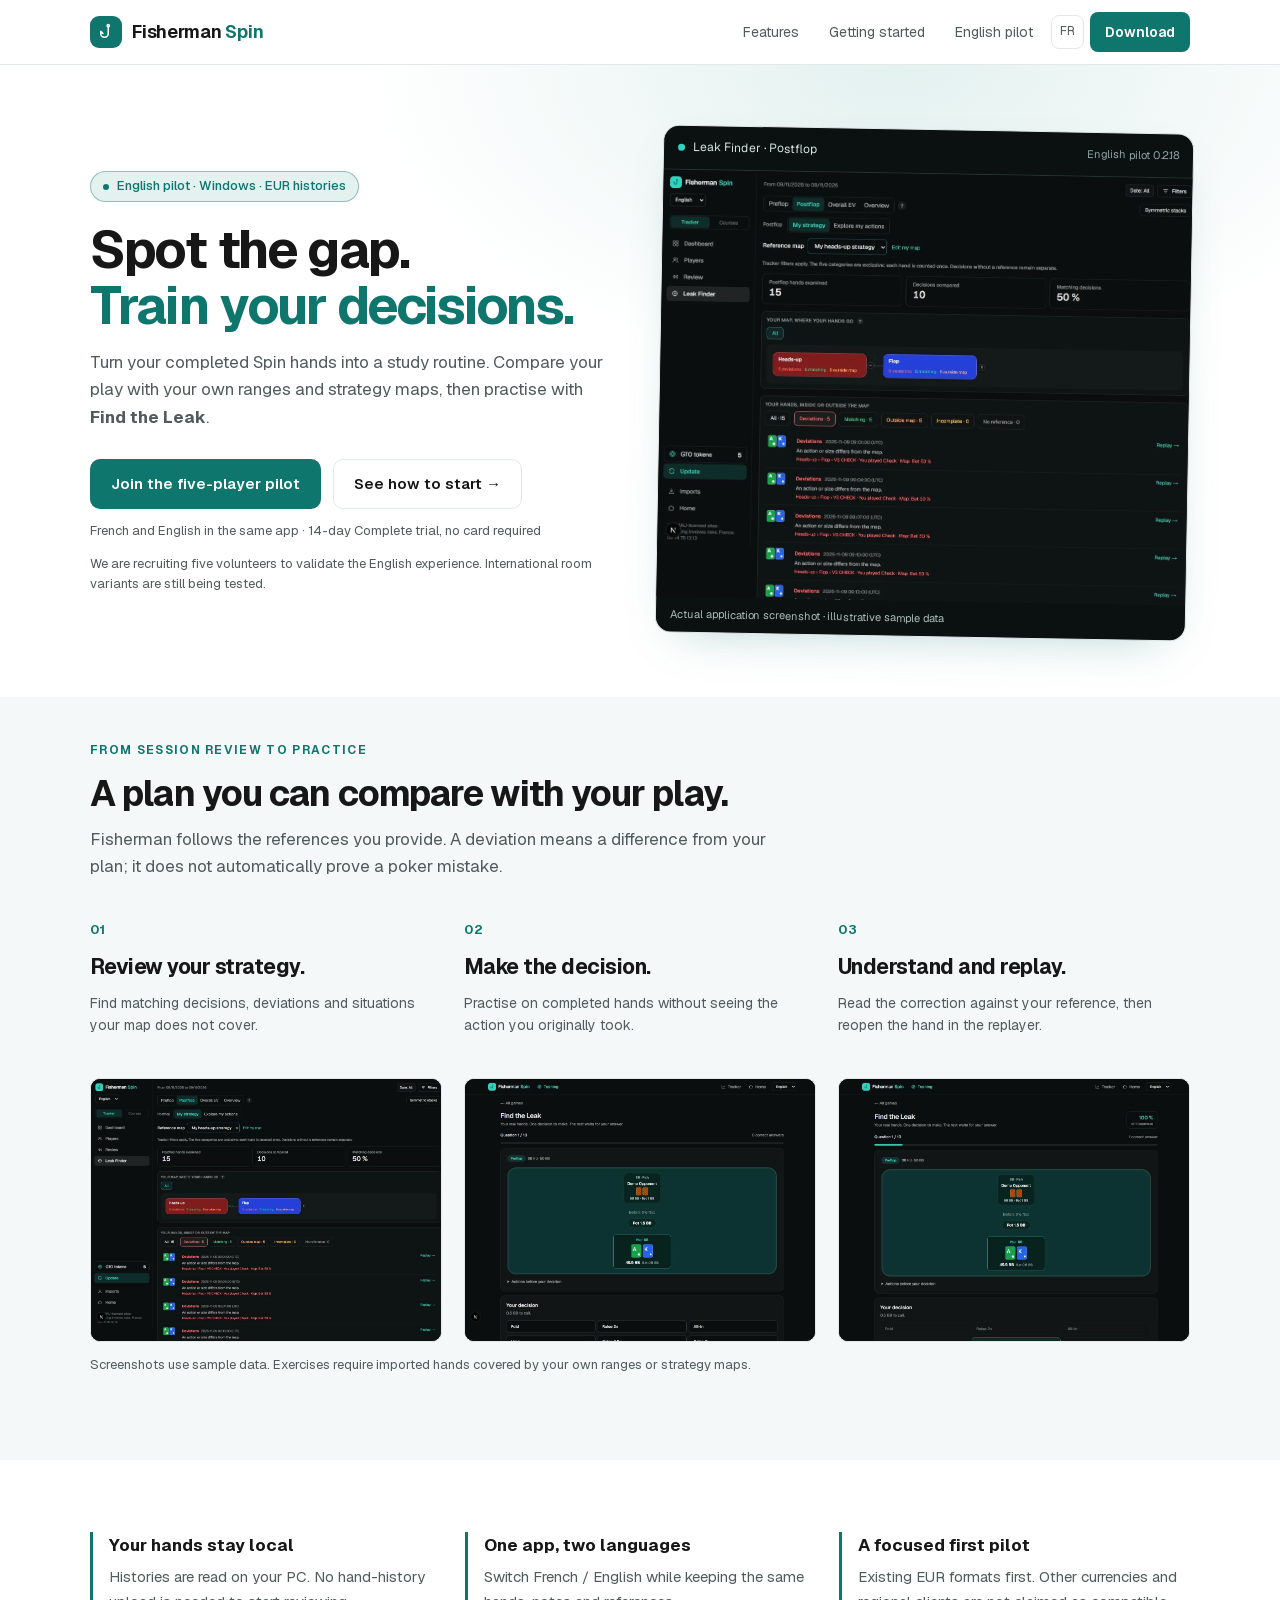
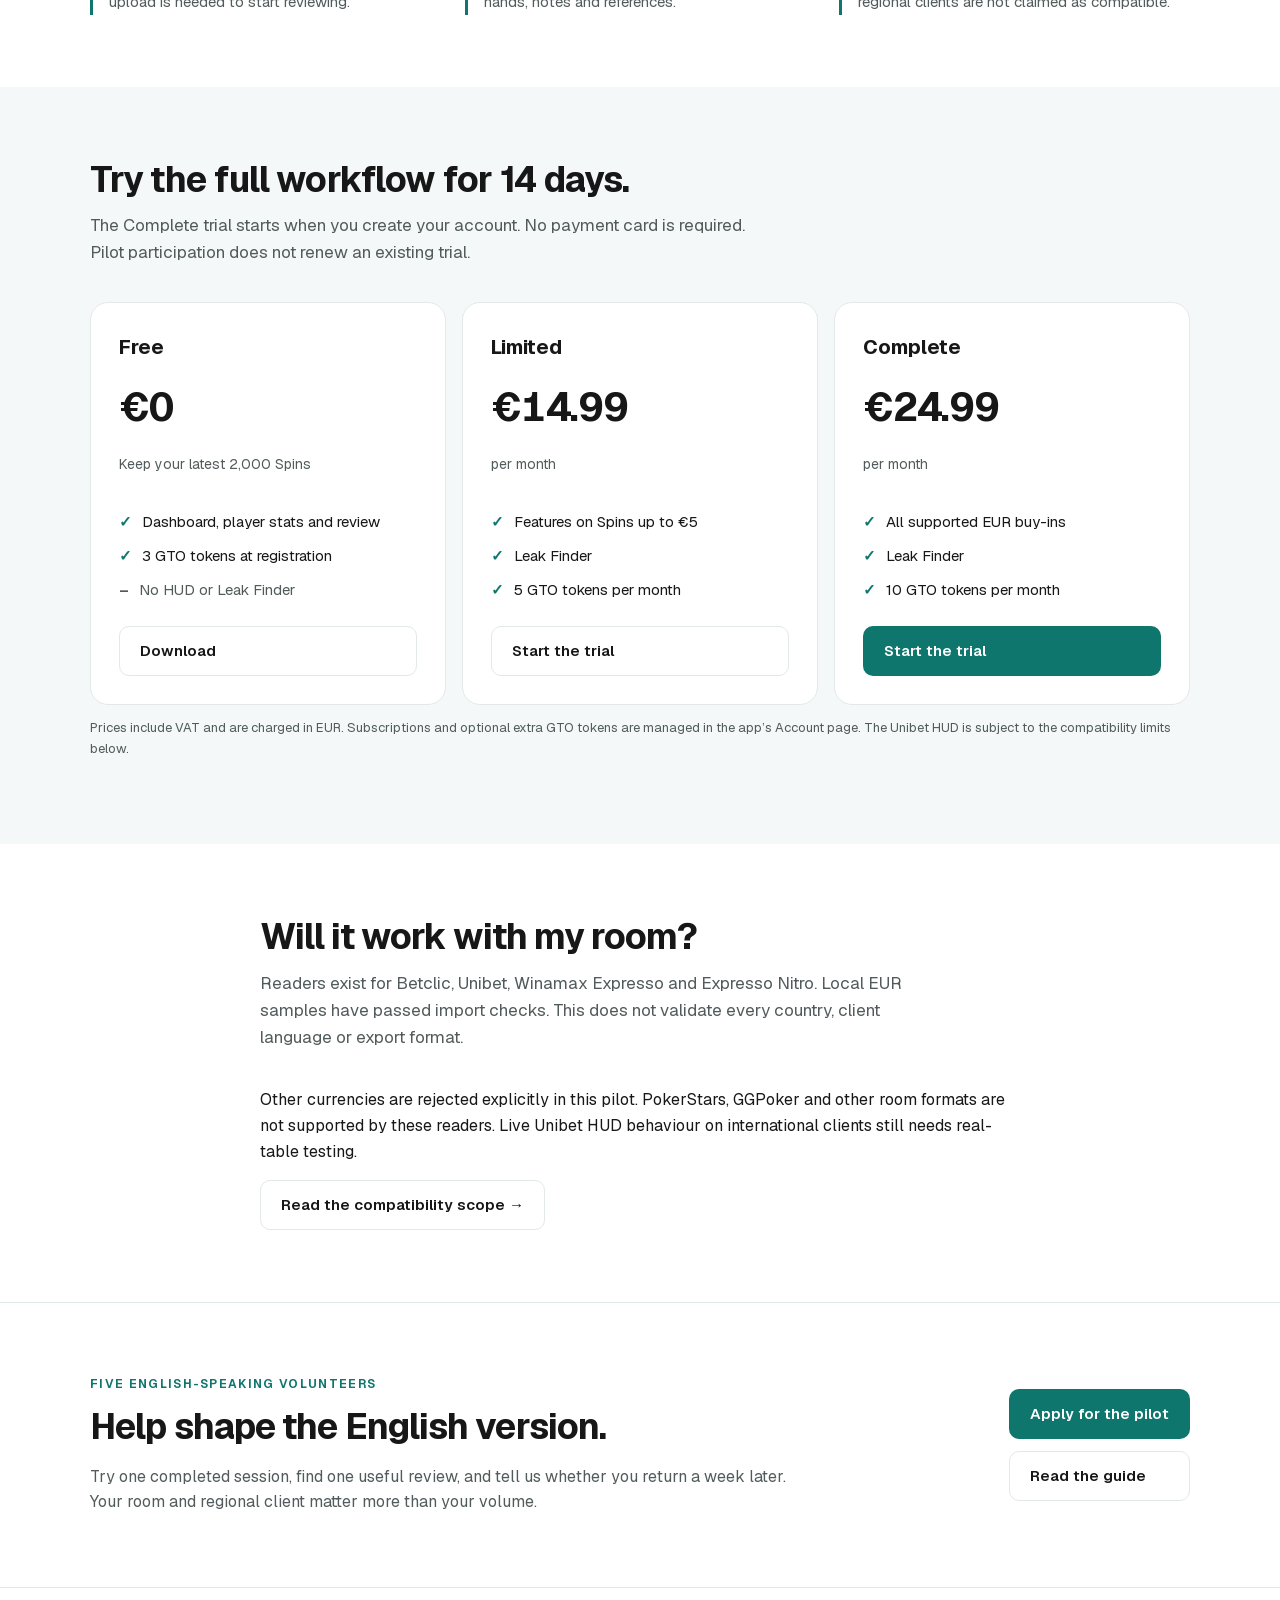
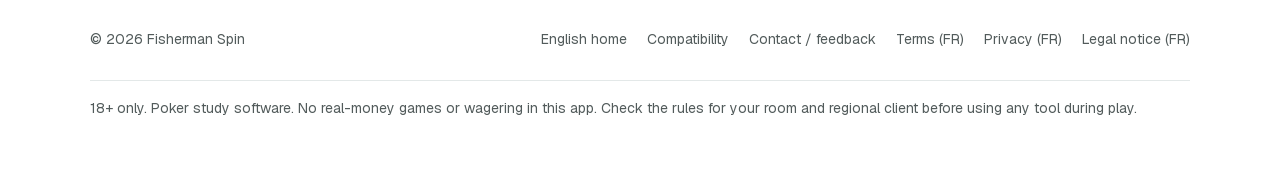
==== en/index.html @ 742c2016 "Ouvrir le pilote anglais avec guide, compatibilité et recrutement" ====
<!doctype html>
<html lang="en"><head><meta charset="utf-8" /><meta name="viewport" content="width=device-width, initial-scale=1" />
<title>Spin tracker and strategy practice — English pilot | Fisherman Spin</title><meta name="description" content="Review your Spin hands, compare decisions with your own strategy maps and practise with Find the Leak. Windows English pilot; EUR history formats only." />
<link rel="icon" href="../favicon.svg" type="image/svg+xml" /><link rel="stylesheet" href="../style.css" /><link rel="stylesheet" href="../lancement.css" /><link rel="stylesheet" href="english.css" />
<link rel="canonical" href="https://fishermanspin.fr/en/" /><link rel="alternate" hreflang="en" href="https://fishermanspin.fr/en/" /><link rel="alternate" hreflang="fr" href="https://fishermanspin.fr/" />
<meta property="og:type" content="website" /><meta property="og:locale" content="en_GB" /><meta property="og:site_name" content="Fisherman Spin" /><meta property="og:title" content="Spin tracker and strategy practice — English pilot | Fisherman Spin" /><meta property="og:description" content="Review your Spin hands, compare decisions with your own strategy maps and practise with Find the Leak. Windows English pilot; EUR history formats only." /><meta property="og:url" content="https://fishermanspin.fr/en/" /><meta property="og:image" content="https://fishermanspin.fr/assets/english-0218/postflop.webp" /><meta property="og:image:alt" content="Fisherman Spin Postflop in English, using sample hands" /><meta name="twitter:card" content="summary_large_image" /></head>
<body><header class="entete"><div class="conteneur"><a class="marque" href="./"><span class="pastille"><svg viewBox="0 0 24 24" width="18" height="18" fill="none" stroke="currentColor" stroke-width="2" stroke-linecap="round" stroke-linejoin="round" aria-hidden="true"><circle cx="15" cy="3.5" r="1.5"/><path d="M15 5v9a5 5 0 0 1-10 0v-3l3 3"/></svg></span><span>Fisherman <b>Spin</b></span></a><nav class="menu" aria-label="Main navigation"><a class="secondaire" href="./#features">Features</a><a class="secondaire" href="getting-started.html">Getting started</a><a class="secondaire" href="pilot.html">English pilot</a><a class="langue" href="../" lang="fr" hreflang="fr" aria-label="Lire en français">FR</a><a class="bouton plein" href="download.html">Download</a></nav></div></header>

<main>
<section class="heros heros-lancement"><div class="conteneur heros-grille"><div><span class="badge">English pilot · Windows · EUR histories</span><h1>Spot the gap.<br><em>Train your decisions.</em></h1><p class="chapeau">Turn your completed Spin hands into a study routine. Compare your play with your own ranges and strategy maps, then practise with <b>Find the Leak</b>.</p><div class="actions"><a class="bouton plein" href="pilot.html">Join the five-player pilot</a><a class="bouton contour" href="getting-started.html">See how to start →</a></div><p class="petit">French and English in the same app · 14-day Complete trial, no card required</p><p class="petit">We are recruiting five volunteers to validate the English experience. International room variants are still being tested.</p></div><figure class="apercu-heros"><div class="fenetre-titre"><span class="point-interface"></span> Leak Finder · Postflop <span class="version">English pilot 0.2.18</span></div><a href="../assets/english-0218/postflop.webp"><img src="../assets/english-0218/postflop.webp" width="1265" height="1203" alt="English Postflop screen: matching hands, deviations and hands outside a personal strategy map" fetchpriority="high" /></a><figcaption>Actual application screenshot · illustrative sample data</figcaption></figure></div></section>
<section id="features" class="section-demo"><div class="conteneur"><span class="surtitre">From session review to practice</span><h2>A plan you can compare with your play.</h2><p class="intro">Fisherman follows the references you provide. A deviation means a difference from your plan; it does not automatically prove a poker mistake.</p><div class="parcours-visuel"><article><span class="numero">01</span><h3>Review your strategy.</h3><p>Find matching decisions, deviations and situations your map does not cover.</p><a href="../assets/english-0218/postflop.webp"><img src="../assets/english-0218/postflop.webp" width="1265" height="1203" alt="Postflop reference map and hand classifications" loading="lazy" /></a></article><article><span class="numero">02</span><h3>Make the decision.</h3><p>Practise on completed hands without seeing the action you originally took.</p><a href="../assets/english-0218/question.webp"><img src="../assets/english-0218/question.webp" width="1265" height="1080" alt="Find the Leak question in English, before the answer is shown" loading="lazy" /></a></article><article><span class="numero">03</span><h3>Understand and replay.</h3><p>Read the correction against your reference, then reopen the hand in the replayer.</p><a href="../assets/english-0218/correction.webp"><img src="../assets/english-0218/correction.webp" width="1265" height="1287" alt="Reference-based correction and replayer button in English" loading="lazy" /></a></article></div><p class="petit">Screenshots use sample data. Exercises require imported hands covered by your own ranges or strategy maps.</p></div></section>
<section><div class="conteneur"><div class="confiance"><div><b>Your hands stay local</b><span>Histories are read on your PC. No hand-history upload is needed to start reviewing.</span></div><div><b>One app, two languages</b><span>Switch French / English while keeping the same hands, notes and references.</span></div><div><b>A focused first pilot</b><span>Existing EUR formats first. Other currencies and regional clients are not claimed as compatible.</span></div></div></div></section>
<section class="doux" id="pricing"><div class="conteneur"><h2>Try the full workflow for 14 days.</h2><p class="intro">The Complete trial starts when you create your account. No payment card is required. Pilot participation does not renew an existing trial.</p><div class="formules"><article class="formule"><h3>Free</h3><p class="prix">€0</p><p class="periode">Keep your latest 2,000 Spins</p><ul><li>Dashboard, player stats and review</li><li>3 GTO tokens at registration</li><li class="non">No HUD or Leak Finder</li></ul><a class="bouton contour" href="download.html">Download</a></article><article class="formule"><h3>Limited</h3><p class="prix">€14.99</p><p class="periode">per month</p><ul><li>Features on Spins up to €5</li><li>Leak Finder</li><li>5 GTO tokens per month</li></ul><a class="bouton contour" href="download.html">Start the trial</a></article><article class="formule"><h3>Complete</h3><p class="prix">€24.99</p><p class="periode">per month</p><ul><li>All supported EUR buy-ins</li><li>Leak Finder</li><li>10 GTO tokens per month</li></ul><a class="bouton plein" href="download.html">Start the trial</a></article></div><p class="petit">Prices include VAT and are charged in EUR. Subscriptions and optional extra GTO tokens are managed in the app’s Account page. The Unibet HUD is subject to the compatibility limits below.</p></div></section>
<section><div class="etroit"><h2>Will it work with my room?</h2><p class="intro">Readers exist for Betclic, Unibet, Winamax Expresso and Expresso Nitro. Local EUR samples have passed import checks. This does not validate every country, client language or export format.</p><p>Other currencies are rejected explicitly in this pilot. PokerStars, GGPoker and other room formats are not supported by these readers. Live Unibet HUD behaviour on international clients still needs real-table testing.</p><a class="bouton contour" href="pilot.html#compatibility">Read the compatibility scope →</a></div></section>
<section class="retours"><div class="conteneur bandeau-essai"><div><span class="surtitre">Five English-speaking volunteers</span><h2>Help shape the English version.</h2><p>Try one completed session, find one useful review, and tell us whether you return a week later. Your room and regional client matter more than your volume.</p></div><div class="actions"><a class="bouton plein" href="pilot.html">Apply for the pilot</a><a class="bouton contour" href="getting-started.html">Read the guide</a></div></div></section>
</main>
<footer class="pied"><div class="conteneur"><span>© 2026 Fisherman Spin</span><nav aria-label="Footer"><a href="./">English home</a><a href="pilot.html#compatibility">Compatibility</a><a href="mailto:jayson.hugeux1@gmail.com?subject=Fisherman%20Spin%20%E2%80%94%20English%20pilot%20feedback&amp;body=Hi%20Jayson%2C%0A%0APilot%20day%20(first%20session%20%2F%20day%203%20%2F%20day%207)%3A%0AApp%20version%3A%0ARoom%20%2F%20regional%20client%20%2F%20currency%3A%0AWindows%20version%3A%0ACompleted%20Spins%20in%20the%20room%3A%0ASpins%20imported%20in%20Fisherman%3A%0ADo%20the%20buy-ins%2C%20fees%20and%20results%20match%3F%0AUseful%20screen%20or%20exercise%3A%0AUnclear%20translation%20or%20blocker%3A%0ADid%20I%20return%20to%20the%20app%3F%20Why%20%2F%20why%20not%3F%0AOne%20improvement%20I%20would%20like%3A%0A%0AI%20have%20not%20included%20account%20passwords%20or%20payment%20details.%0A">Contact / feedback</a><a href="../cgv.html" lang="fr">Terms (FR)</a><a href="../confidentialite.html" lang="fr">Privacy (FR)</a><a href="../mentions-legales.html" lang="fr">Legal notice (FR)</a></nav><p class="responsable">18+ only. Poker study software. No real-money games or wagering in this app. Check the rules for your room and regional client before using any tool during play.</p></div></footer></body></html>
---- style.css ----
/* Site Fisherman Spin : mêmes couleurs et même police que l'application (src/app/globals.css). La police est
   hébergée avec le site (fonts/) : aucune visite n'est transmise à un autre serveur. */

@font-face {
  font-family: "Geist";
  font-style: normal;
  font-weight: 100 900;
  font-display: swap;
  src: url("fonts/geist-latin.woff2") format("woff2");
  unicode-range: U+0000-00FF, U+0131, U+0152-0153, U+02BB-02BC, U+02C6, U+02DA, U+02DC, U+0304, U+0308, U+0329, U+2000-206F, U+20AC, U+2122, U+2191, U+2193, U+2212, U+2215, U+FEFF, U+FFFD;
}
@font-face {
  font-family: "Geist";
  font-style: normal;
  font-weight: 100 900;
  font-display: swap;
  src: url("fonts/geist-latin-ext.woff2") format("woff2");
  unicode-range: U+0100-02BA, U+02BD-02C5, U+02C7-02CC, U+02CE-02D7, U+02DD-02FF, U+0304, U+0308, U+0329, U+1D00-1DBF, U+1E00-1E9F, U+1EF2-1EFF, U+2020, U+20A0-20AB, U+20AD-20C0, U+2113, U+2C60-2C7F, U+A720-A7FF;
}

:root {
  --fond: #ffffff;
  --fond-doux: #f4f8f8;
  --texte: #171717;
  --texte-doux: #525b5b;
  --accent: #0f766e;
  --accent-texte: #ffffff;
  --accent-doux: #e3f1ef;
  --bord: #e3e8e8;
  --a-completer: #fff4c2;
  --ombre: 0 18px 50px -24px rgba(15, 118, 110, 0.35);
}
@media (prefers-color-scheme: dark) {
  :root {
    --fond: #0b0e0f;
    --fond-doux: #11171a;
    --texte: #e8eaea;
    --texte-doux: #9aa4a5;
    --accent: #2dd4bf;
    --accent-texte: #042f2e;
    --accent-doux: #12302d;
    --bord: #1f2a2c;
    --a-completer: #4a3d0a;
    --ombre: 0 18px 50px -24px rgba(45, 212, 191, 0.25);
  }
}

* { box-sizing: border-box; }
html { scroll-behavior: smooth; }
body {
  margin: 0;
  background: var(--fond);
  color: var(--texte);
  font-family: "Geist", Arial, Helvetica, sans-serif;
  line-height: 1.6;
  -webkit-font-smoothing: antialiased;
}
a { color: var(--accent); }
img, svg { display: block; }
.conteneur { width: min(1100px, 100% - 32px); margin-inline: auto; }
.etroit { width: min(760px, 100% - 32px); margin-inline: auto; }

/* En-tête */
.entete { position: sticky; top: 0; z-index: 10; background: color-mix(in srgb, var(--fond) 88%, transparent); backdrop-filter: blur(10px); border-bottom: 1px solid var(--bord); }
.entete .conteneur { display: flex; align-items: center; gap: 16px; height: 64px; }
.marque { display: flex; align-items: center; gap: 10px; color: var(--texte); text-decoration: none; font-weight: 650; font-size: 18px; letter-spacing: -0.01em; }
.marque .pastille { display: grid; place-items: center; width: 32px; height: 32px; border-radius: 9px; background: var(--accent); color: var(--accent-texte); }
.marque b { color: var(--accent); font-weight: 650; }
.menu { margin-left: auto; display: flex; align-items: center; gap: 6px; }
.menu a { color: var(--texte-doux); text-decoration: none; font-size: 14px; padding: 8px 12px; border-radius: 8px; }
.menu a:hover { color: var(--texte); background: var(--fond-doux); }
@media (max-width: 640px) { .menu .secondaire { display: none; } }

/* Boutons */
.bouton { display: inline-flex; align-items: center; gap: 8px; padding: 12px 20px; border-radius: 10px; font-weight: 600; font-size: 15px; text-decoration: none; border: 1px solid transparent; cursor: pointer; transition: transform 0.15s, opacity 0.15s; }
.bouton:hover { transform: translateY(-1px); }
.bouton.plein { background: var(--accent); color: var(--accent-texte); }
.bouton.contour { border-color: var(--bord); color: var(--texte); background: var(--fond); }
.menu .bouton { padding: 8px 14px; font-size: 14px; color: var(--accent-texte); }
.menu .bouton:hover { background: var(--accent); color: var(--accent-texte); }

/* Accueil */
.heros { position: relative; overflow: hidden; padding: 88px 0 72px; background: radial-gradient(ellipse 60% 70% at 70% 0%, var(--accent-doux), transparent 70%); }
.badge { display: inline-flex; align-items: center; gap: 8px; padding: 4px 12px; border-radius: 999px; border: 1px solid color-mix(in srgb, var(--accent) 40%, transparent); background: var(--accent-doux); color: var(--accent); font-size: 13px; font-weight: 500; }
.badge::before { content: ""; width: 6px; height: 6px; border-radius: 50%; background: var(--accent); }
h1 { font-size: clamp(36px, 6vw, 60px); line-height: 1.05; letter-spacing: -0.035em; margin: 20px 0 16px; max-width: 14ch; }
h1 em { font-style: normal; color: var(--accent); }
.chapeau { font-size: 19px; color: var(--texte-doux); max-width: 60ch; margin: 0 0 28px; }
.actions { display: flex; flex-wrap: wrap; gap: 12px; align-items: center; }
.petit { font-size: 13px; color: var(--texte-doux); }
.heros .petit { margin-top: 14px; }

section { padding: 72px 0; }
section.doux { background: var(--fond-doux); }
h2 { font-size: clamp(26px, 3.5vw, 36px); letter-spacing: -0.025em; line-height: 1.15; margin: 0 0 12px; }
.intro { color: var(--texte-doux); max-width: 62ch; margin: 0 0 36px; font-size: 17px; }

.grille { display: grid; gap: 16px; grid-template-columns: repeat(auto-fit, minmax(280px, 1fr)); }
.carte { border: 1px solid var(--bord); border-radius: 16px; padding: 24px; background: var(--fond); }
.carte .icone { display: grid; place-items: center; width: 44px; height: 44px; border-radius: 12px; background: var(--accent-doux); color: var(--accent); margin-bottom: 16px; }
.carte h3 { margin: 0 0 6px; font-size: 18px; letter-spacing: -0.01em; }
.carte p { margin: 0; color: var(--texte-doux); font-size: 15px; }

.confiance { display: grid; gap: 24px; grid-template-columns: repeat(auto-fit, minmax(220px, 1fr)); }
.confiance div { border-left: 3px solid var(--accent); padding-left: 16px; }
.confiance b { display: block; font-size: 17px; margin-bottom: 4px; }
.confiance span { color: var(--texte-doux); font-size: 15px; }

/* Tarifs */
.durees { display: inline-flex; padding: 4px; border: 1px solid var(--bord); border-radius: 12px; background: var(--fond); margin-bottom: 24px; }
.durees button { border: 0; background: transparent; color: var(--texte-doux); font: inherit; font-size: 14px; padding: 8px 16px; border-radius: 9px; cursor: pointer; }
.durees button[aria-pressed="true"] { background: var(--accent-doux); color: var(--accent); font-weight: 600; }
.formules { display: grid; gap: 16px; grid-template-columns: repeat(auto-fit, minmax(260px, 1fr)); align-items: stretch; }
.formule { display: flex; flex-direction: column; border: 1px solid var(--bord); border-radius: 18px; padding: 28px; background: var(--fond); }
.formule.vedette { border: 2px solid var(--accent); box-shadow: var(--ombre); position: relative; }
.formule.vedette::before { content: "Le plus complet"; position: absolute; top: -12px; left: 24px; background: var(--accent); color: var(--accent-texte); font-size: 12px; font-weight: 600; padding: 2px 10px; border-radius: 999px; }
.formule h3 { margin: 0; font-size: 20px; }
.prix { font-size: 40px; font-weight: 700; letter-spacing: -0.03em; margin: 12px 0 0; font-variant-numeric: tabular-nums; }
.periode { color: var(--texte-doux); font-size: 14px; min-height: 22px; }
.formule ul { list-style: none; padding: 0; margin: 20px 0 24px; display: grid; gap: 10px; flex: 1; }
.formule li { display: flex; gap: 10px; font-size: 15px; }
.formule li::before { content: "✓"; color: var(--accent); font-weight: 700; }
.formule li.non { color: var(--texte-doux); }
.formule li.non::before { content: "–"; color: var(--texte-doux); }
.jetons { margin-top: 28px; display: flex; flex-wrap: wrap; gap: 12px 28px; align-items: center; padding: 18px 24px; border: 1px dashed var(--bord); border-radius: 14px; }
.jetons b { font-variant-numeric: tabular-nums; }

/* Questions */
details { border-bottom: 1px solid var(--bord); padding: 18px 0; }
summary { cursor: pointer; font-weight: 600; font-size: 17px; list-style: none; display: flex; justify-content: space-between; gap: 16px; }
summary::after { content: "+"; color: var(--accent); font-size: 22px; line-height: 1; }
details[open] summary::after { content: "–"; }
details p { color: var(--texte-doux); margin: 10px 0 0; }

/* Pages de texte (CGV, mentions, confidentialité) */
.texte { padding: 56px 0 80px; }
.texte h1 { max-width: none; font-size: clamp(30px, 5vw, 44px); }
.texte h2 { font-size: 22px; margin-top: 40px; }
.texte p, .texte li { color: var(--texte); }
.texte table { width: 100%; border-collapse: collapse; margin: 16px 0; font-size: 15px; }
.texte th, .texte td { border: 1px solid var(--bord); padding: 10px 12px; text-align: left; vertical-align: top; }
.texte th { background: var(--fond-doux); }
.a-completer { background: var(--a-completer); padding: 1px 6px; border-radius: 4px; }
.maj { color: var(--texte-doux); font-size: 14px; }

/* Téléchargement et retour de paiement */
.centre { text-align: center; }
.centre .intro { margin-inline: auto; }
.etapes { counter-reset: etape; list-style: none; padding: 0; display: grid; gap: 14px; text-align: left; }
.etapes li { counter-increment: etape; display: flex; gap: 14px; align-items: flex-start; }
.etapes li::before { content: counter(etape); flex: none; display: grid; place-items: center; width: 28px; height: 28px; border-radius: 50%; background: var(--accent-doux); color: var(--accent); font-weight: 700; font-size: 14px; }
.encart { border: 1px solid var(--bord); border-radius: 14px; padding: 18px 22px; background: var(--fond-doux); text-align: left; }
.resultat .icone { width: 64px; height: 64px; margin: 0 auto 20px; border-radius: 50%; display: grid; place-items: center; background: var(--accent-doux); color: var(--accent); font-size: 30px; font-weight: 700; }

/* Pied de page */
.pied { border-top: 1px solid var(--bord); padding: 40px 0; font-size: 14px; color: var(--texte-doux); }
.pied .conteneur { display: flex; flex-wrap: wrap; gap: 16px 32px; justify-content: space-between; }
.pied nav { display: flex; flex-wrap: wrap; gap: 8px 20px; }
.pied a { color: var(--texte-doux); text-decoration: none; }
.pied a:hover { color: var(--texte); }
.responsable { width: 100%; padding-top: 16px; border-top: 1px solid var(--bord); }
---- lancement.css ----
/* Présentation des fonctions 0.2.17. Les couleurs et la typographie du site sont conservées. */
:focus-visible { outline: 3px solid var(--accent); outline-offset: 5px; }
.marque { flex-shrink: 0; white-space: nowrap; }
@media (max-width: 780px) { .menu .secondaire { display: none; } }
section[id] { scroll-margin-top: 85px; }
.heros-lancement { padding: 64px 0 60px; }
.heros-grille { display: grid; grid-template-columns: 1fr 1fr; gap: 38px; align-items: center; }
.heros-lancement h1 { font-size: clamp(38px, 4.1vw, 57px); max-width: 15ch; line-height: 1.06; }
.heros-lancement .chapeau { font-size: 17px; }
.heros-lancement .petit { margin-top: 12px; margin-bottom: 0; }
.apercu-heros { min-width: 0; margin: 0; border-radius: 16px; border: 1px solid var(--bord); overflow: hidden; box-shadow: var(--ombre); background: #0b1010; color: #d7e3e1; transform: rotate(1deg); }
.fenetre-titre { display: flex; align-items: center; flex-wrap: wrap; gap: 8px; padding: 12px 14px; font-size: 12px; border-bottom: 1px solid #263432; }
.point-interface { width: 7px; height: 7px; border-radius: 50%; background: #2dd4bf; }
.version { margin-left: auto; color: #90a7a3; font-size: 11px; }
.apercu-heros img { width: 100%; height: auto; aspect-ratio: 1.24; object-fit: cover; object-position: top; }
.apercu-heros figcaption { font-size: 11px; padding: 9px 14px; color: #abbdb9; }
.surtitre { display: block; margin-bottom: 12px; color: var(--accent); font-size: 12px; text-transform: uppercase; letter-spacing: .11em; font-weight: 650; }
.titre-ligne { display: flex; justify-content: space-between; align-items: baseline; gap: 24px; flex-wrap: wrap; }
.titre-ligne a { font-size: 14px; }
.section-demo { padding-top: 44px; background: var(--fond-doux); }
.video-demo { width: 100%; height: auto; aspect-ratio: 16/9; display: block; background: #0b1010; border-radius: 16px; border: 1px solid var(--bord); }
.transcription { font-size: 14px; padding: 12px 0; margin-bottom: 36px; }
.transcription summary { font-size: 14px; }
.parcours-visuel { display: grid; grid-template-columns: repeat(3, minmax(0, 1fr)); gap: 22px; }
.parcours-visuel article { min-width: 0; }
.parcours-visuel h3 { font-size: 21px; margin: 8px 0; letter-spacing: -.025em; }
.parcours-visuel p { color: var(--texte-doux); font-size: 14px; min-height: 68px; margin: 0 0 18px; }
.numero { color: var(--accent); font-size: 13px; letter-spacing: .04em; font-weight: 650; }
.parcours-visuel img { width: 100%; height: auto; aspect-ratio: 4/3; object-fit: cover; object-position: top; border-radius: 10px; border: 1px solid var(--bord); background: #0b1010; }
.parcours-visuel a { display: block; }
.bandeau-essai { display: grid; grid-template-columns: 1fr auto; gap: 38px; align-items: center; }
.bandeau-essai p { color: var(--texte-doux); max-width: 65ch; margin-bottom: 0; }
.bandeau-essai .actions { flex-direction: column; align-items: stretch; }
.bandeau-essai h2 { max-width: 23ch; }
.premier-pas { border-top: 1px solid var(--bord); border-bottom: 1px solid var(--bord); background: var(--fond-doux); }
.retours { border-top: 1px solid var(--bord); }
.guide > .badge { display: table; margin-top: 30px; }
.guide-etapes { list-style: none; padding: 0; counter-reset: guide; }
.guide-etapes > li { position: relative; padding: 14px 0 24px 54px; border-bottom: 1px solid var(--bord); counter-increment: guide; }
.guide-etapes > li::before { content: counter(guide, decimal-leading-zero); position: absolute; top: 50px; left: 0; color: var(--accent); font-size: 19px; font-weight: 650; }
.guide-etapes > li h2 { margin-top: 30px; }
.capture-guide { width: 100%; height: auto; border: 1px solid var(--bord); border-radius: 12px; margin: 20px 0; }
.guide .encart h2 { margin-top: 0; }
@media (max-width: 950px) {
  .heros-grille { gap: 28px; }
  .heros-lancement h1 { font-size: 44px; }
  .heros-lancement .bouton { width: 100%; }
  .bandeau-essai { grid-template-columns: 1fr; gap: 24px; }
  .bandeau-essai .actions { flex-direction: row; flex-wrap: wrap; }
}
@media (max-width: 720px) {
  .heros-lancement { padding: 40px 0; }
  .heros-grille { grid-template-columns: 1fr; }
  .heros-lancement h1 { font-size: clamp(35px, 9vw, 50px); max-width: 20ch; }
  .heros-lancement .actions { align-items: stretch; }
  .heros-lancement .bouton { width: auto; }
  .apercu-heros { transform: none; }
  .apercu-heros img { aspect-ratio: 1.35; }
  .parcours-visuel { grid-template-columns: 1fr; gap: 32px; }
  .parcours-visuel p { min-height: 0; }
  .parcours-visuel img { aspect-ratio: 5/4; }
  .guide-etapes > li { padding-left: 38px; }
  .guide-etapes > li::before { font-size: 16px; }
}
@media (prefers-reduced-motion: reduce) { html { scroll-behavior: auto; } }

/* Sélecteur FR/EN visible aussi sur mobile. */
.menu .langue{border:1px solid var(--bord);font-size:12px;flex-shrink:0;padding:6px 8px}
@media(max-width:440px){.entete .conteneur{gap:7px}.marque{font-size:16px;gap:6px}.marque .pastille{width:27px;height:27px}.menu{gap:2px}.menu .bouton{font-size:12px;padding:8px 9px}}
---- en/english.css ----
/* English pilot: same Fisherman identity, explicit pilot scope. */
html[lang="en"] .formule.vedette::before{content:"Most complete"}
.download-action{margin:28px 0 12px}.table-scroll{overflow-x:auto;margin:24px 0;border:1px solid var(--bord);border-radius:12px}.table-scroll table{margin:0;min-width:540px}.table-scroll th,.table-scroll td{padding:14px 16px;text-align:left;vertical-align:top}.table-scroll th{background:var(--fond-doux)}.table-scroll tbody tr+tr{border-top:1px solid var(--bord)}#compatibility{scroll-margin-top:90px}.guide-etapes>li>h2{font-size:24px}.menu .langue{border:1px solid var(--bord);font-size:12px;flex-shrink:0;padding:6px 8px}.pied nav{flex-wrap:wrap}
@media(max-width:560px){.entete .conteneur{gap:8px}.marque{font-size:16px;gap:6px}.marque .pastille{width:27px;height:27px}.menu{gap:2px}.menu a.bouton{font-size:12px;padding:8px 9px}.menu .langue{padding:6px}.heros-lancement h1{font-size:42px}.heros-lancement .actions{flex-direction:column;align-items:stretch}.heros-lancement .actions a{justify-content:center}.formules{grid-template-columns:1fr}}
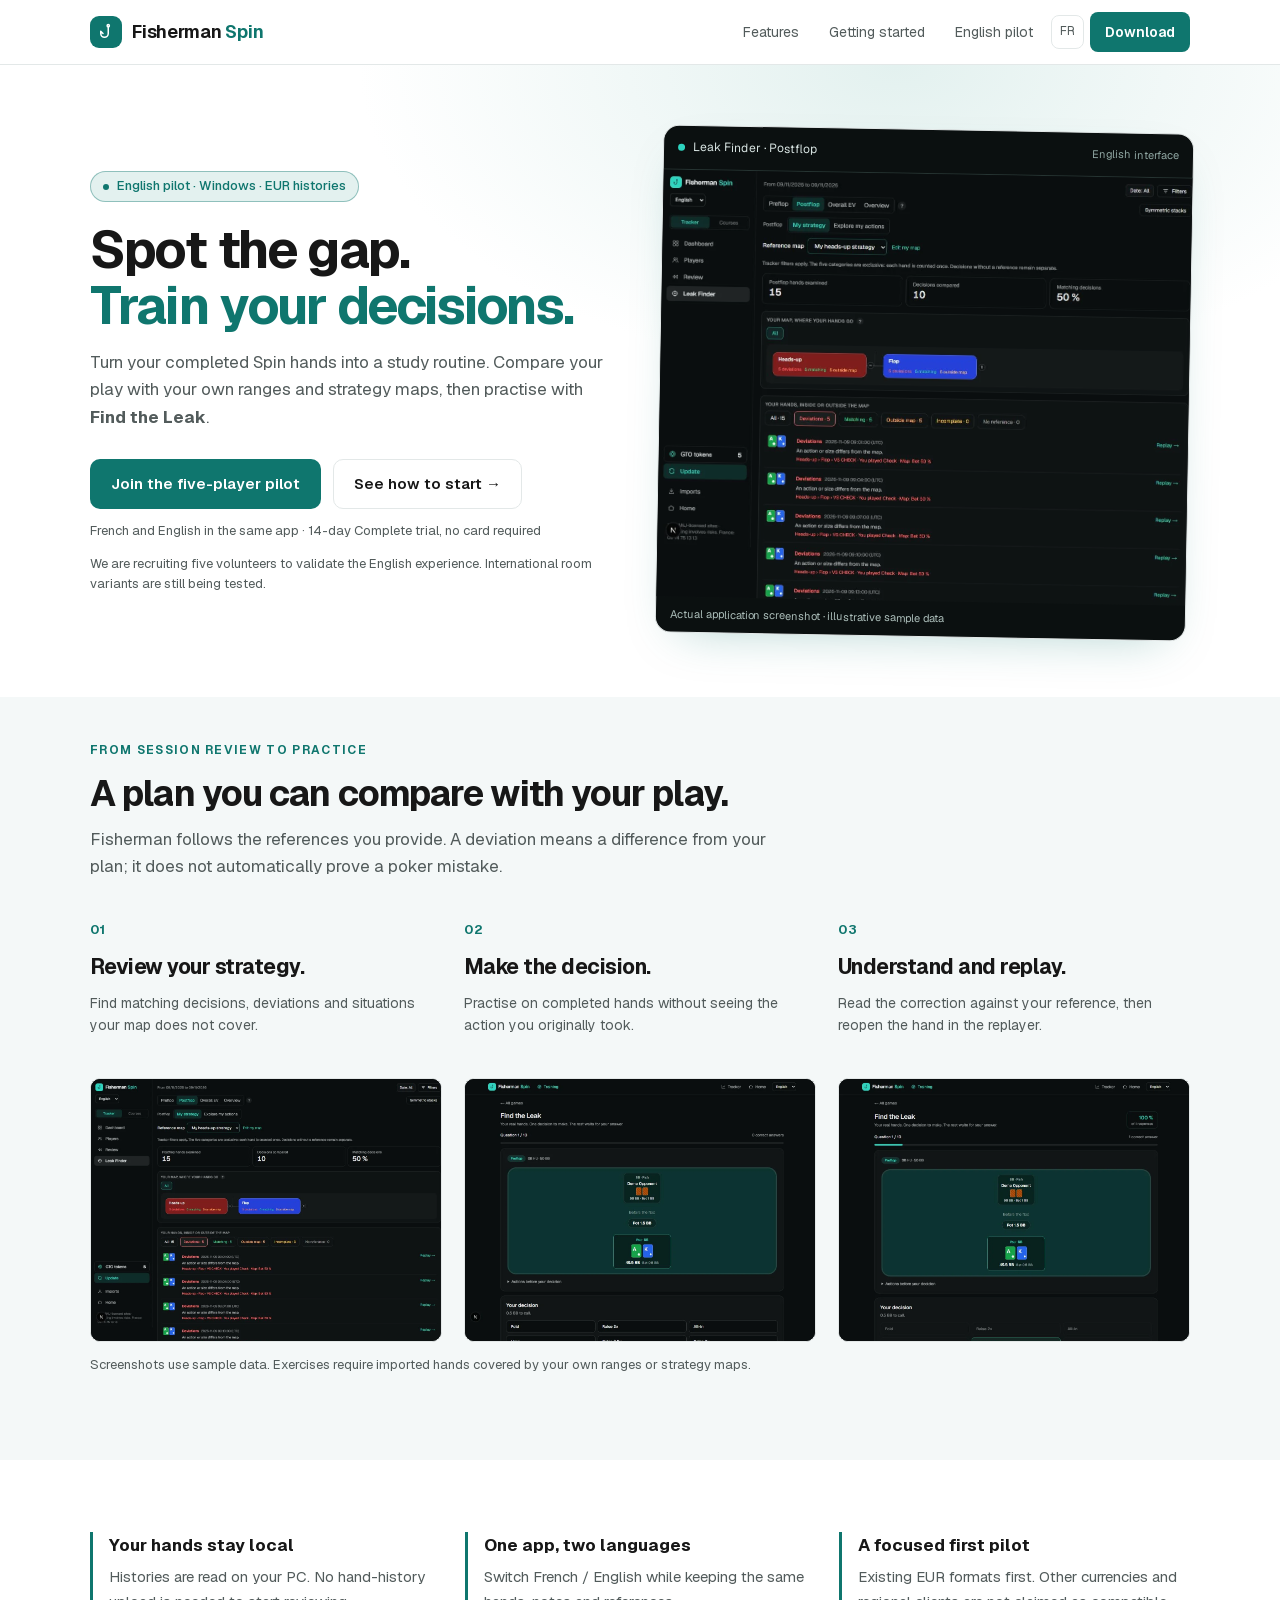
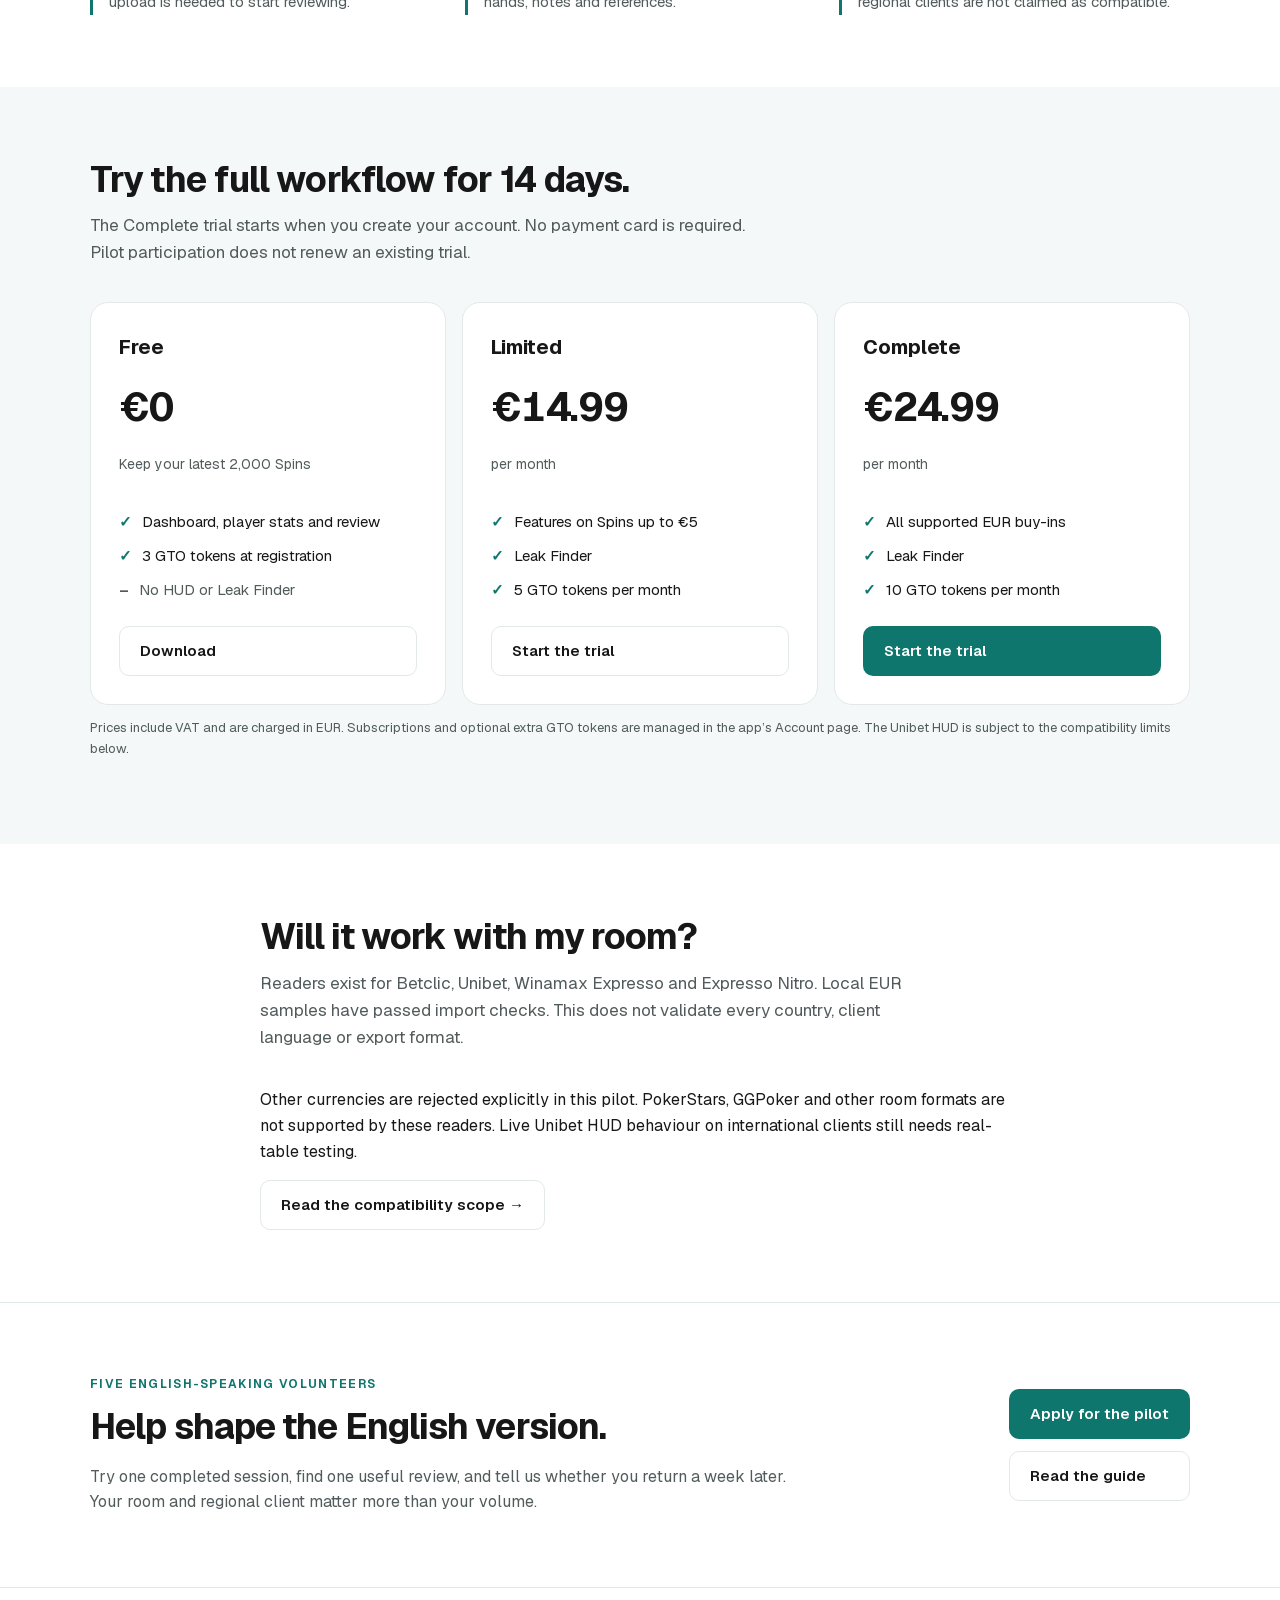
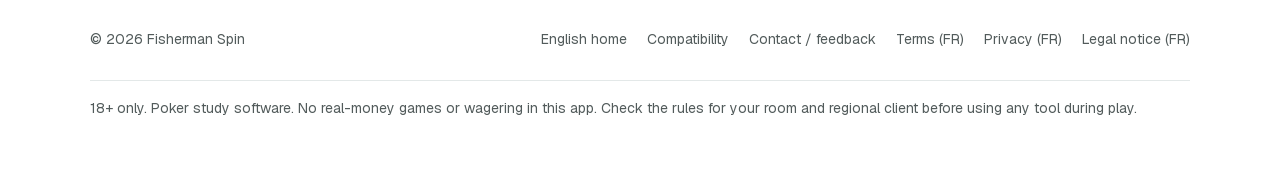
==== commit 85dbefc8: "Présenter les tutoriels intégrés et la version 0.2.19" ====
--- a/en/index.html
+++ b/en/index.html
@@ -7,7 +7,7 @@
 <body><header class="entete"><div class="conteneur"><a class="marque" href="./"><span class="pastille"><svg viewBox="0 0 24 24" width="18" height="18" fill="none" stroke="currentColor" stroke-width="2" stroke-linecap="round" stroke-linejoin="round" aria-hidden="true"><circle cx="15" cy="3.5" r="1.5"/><path d="M15 5v9a5 5 0 0 1-10 0v-3l3 3"/></svg></span><span>Fisherman <b>Spin</b></span></a><nav class="menu" aria-label="Main navigation"><a class="secondaire" href="./#features">Features</a><a class="secondaire" href="getting-started.html">Getting started</a><a class="secondaire" href="pilot.html">English pilot</a><a class="langue" href="../" lang="fr" hreflang="fr" aria-label="Lire en français">FR</a><a class="bouton plein" href="download.html">Download</a></nav></div></header>
 
 <main>
-<section class="heros heros-lancement"><div class="conteneur heros-grille"><div><span class="badge">English pilot · Windows · EUR histories</span><h1>Spot the gap.<br><em>Train your decisions.</em></h1><p class="chapeau">Turn your completed Spin hands into a study routine. Compare your play with your own ranges and strategy maps, then practise with <b>Find the Leak</b>.</p><div class="actions"><a class="bouton plein" href="pilot.html">Join the five-player pilot</a><a class="bouton contour" href="getting-started.html">See how to start →</a></div><p class="petit">French and English in the same app · 14-day Complete trial, no card required</p><p class="petit">We are recruiting five volunteers to validate the English experience. International room variants are still being tested.</p></div><figure class="apercu-heros"><div class="fenetre-titre"><span class="point-interface"></span> Leak Finder · Postflop <span class="version">English pilot 0.2.18</span></div><a href="../assets/english-0218/postflop.webp"><img src="../assets/english-0218/postflop.webp" width="1265" height="1203" alt="English Postflop screen: matching hands, deviations and hands outside a personal strategy map" fetchpriority="high" /></a><figcaption>Actual application screenshot · illustrative sample data</figcaption></figure></div></section>
+<section class="heros heros-lancement"><div class="conteneur heros-grille"><div><span class="badge">English pilot · Windows · EUR histories</span><h1>Spot the gap.<br><em>Train your decisions.</em></h1><p class="chapeau">Turn your completed Spin hands into a study routine. Compare your play with your own ranges and strategy maps, then practise with <b>Find the Leak</b>.</p><div class="actions"><a class="bouton plein" href="pilot.html">Join the five-player pilot</a><a class="bouton contour" href="getting-started.html">See how to start →</a></div><p class="petit">French and English in the same app · 14-day Complete trial, no card required</p><p class="petit">We are recruiting five volunteers to validate the English experience. International room variants are still being tested.</p></div><figure class="apercu-heros"><div class="fenetre-titre"><span class="point-interface"></span> Leak Finder · Postflop <span class="version">English interface</span></div><a href="../assets/english-0218/postflop.webp"><img src="../assets/english-0218/postflop.webp" width="1265" height="1203" alt="English Postflop screen: matching hands, deviations and hands outside a personal strategy map" fetchpriority="high" /></a><figcaption>Actual application screenshot · illustrative sample data</figcaption></figure></div></section>
 <section id="features" class="section-demo"><div class="conteneur"><span class="surtitre">From session review to practice</span><h2>A plan you can compare with your play.</h2><p class="intro">Fisherman follows the references you provide. A deviation means a difference from your plan; it does not automatically prove a poker mistake.</p><div class="parcours-visuel"><article><span class="numero">01</span><h3>Review your strategy.</h3><p>Find matching decisions, deviations and situations your map does not cover.</p><a href="../assets/english-0218/postflop.webp"><img src="../assets/english-0218/postflop.webp" width="1265" height="1203" alt="Postflop reference map and hand classifications" loading="lazy" /></a></article><article><span class="numero">02</span><h3>Make the decision.</h3><p>Practise on completed hands without seeing the action you originally took.</p><a href="../assets/english-0218/question.webp"><img src="../assets/english-0218/question.webp" width="1265" height="1080" alt="Find the Leak question in English, before the answer is shown" loading="lazy" /></a></article><article><span class="numero">03</span><h3>Understand and replay.</h3><p>Read the correction against your reference, then reopen the hand in the replayer.</p><a href="../assets/english-0218/correction.webp"><img src="../assets/english-0218/correction.webp" width="1265" height="1287" alt="Reference-based correction and replayer button in English" loading="lazy" /></a></article></div><p class="petit">Screenshots use sample data. Exercises require imported hands covered by your own ranges or strategy maps.</p></div></section>
 <section><div class="conteneur"><div class="confiance"><div><b>Your hands stay local</b><span>Histories are read on your PC. No hand-history upload is needed to start reviewing.</span></div><div><b>One app, two languages</b><span>Switch French / English while keeping the same hands, notes and references.</span></div><div><b>A focused first pilot</b><span>Existing EUR formats first. Other currencies and regional clients are not claimed as compatible.</span></div></div></div></section>
 <section class="doux" id="pricing"><div class="conteneur"><h2>Try the full workflow for 14 days.</h2><p class="intro">The Complete trial starts when you create your account. No payment card is required. Pilot participation does not renew an existing trial.</p><div class="formules"><article class="formule"><h3>Free</h3><p class="prix">€0</p><p class="periode">Keep your latest 2,000 Spins</p><ul><li>Dashboard, player stats and review</li><li>3 GTO tokens at registration</li><li class="non">No HUD or Leak Finder</li></ul><a class="bouton contour" href="download.html">Download</a></article><article class="formule"><h3>Limited</h3><p class="prix">€14.99</p><p class="periode">per month</p><ul><li>Features on Spins up to €5</li><li>Leak Finder</li><li>5 GTO tokens per month</li></ul><a class="bouton contour" href="download.html">Start the trial</a></article><article class="formule"><h3>Complete</h3><p class="prix">€24.99</p><p class="periode">per month</p><ul><li>All supported EUR buy-ins</li><li>Leak Finder</li><li>10 GTO tokens per month</li></ul><a class="bouton plein" href="download.html">Start the trial</a></article></div><p class="petit">Prices include VAT and are charged in EUR. Subscriptions and optional extra GTO tokens are managed in the app’s Account page. The Unibet HUD is subject to the compatibility limits below.</p></div></section>
